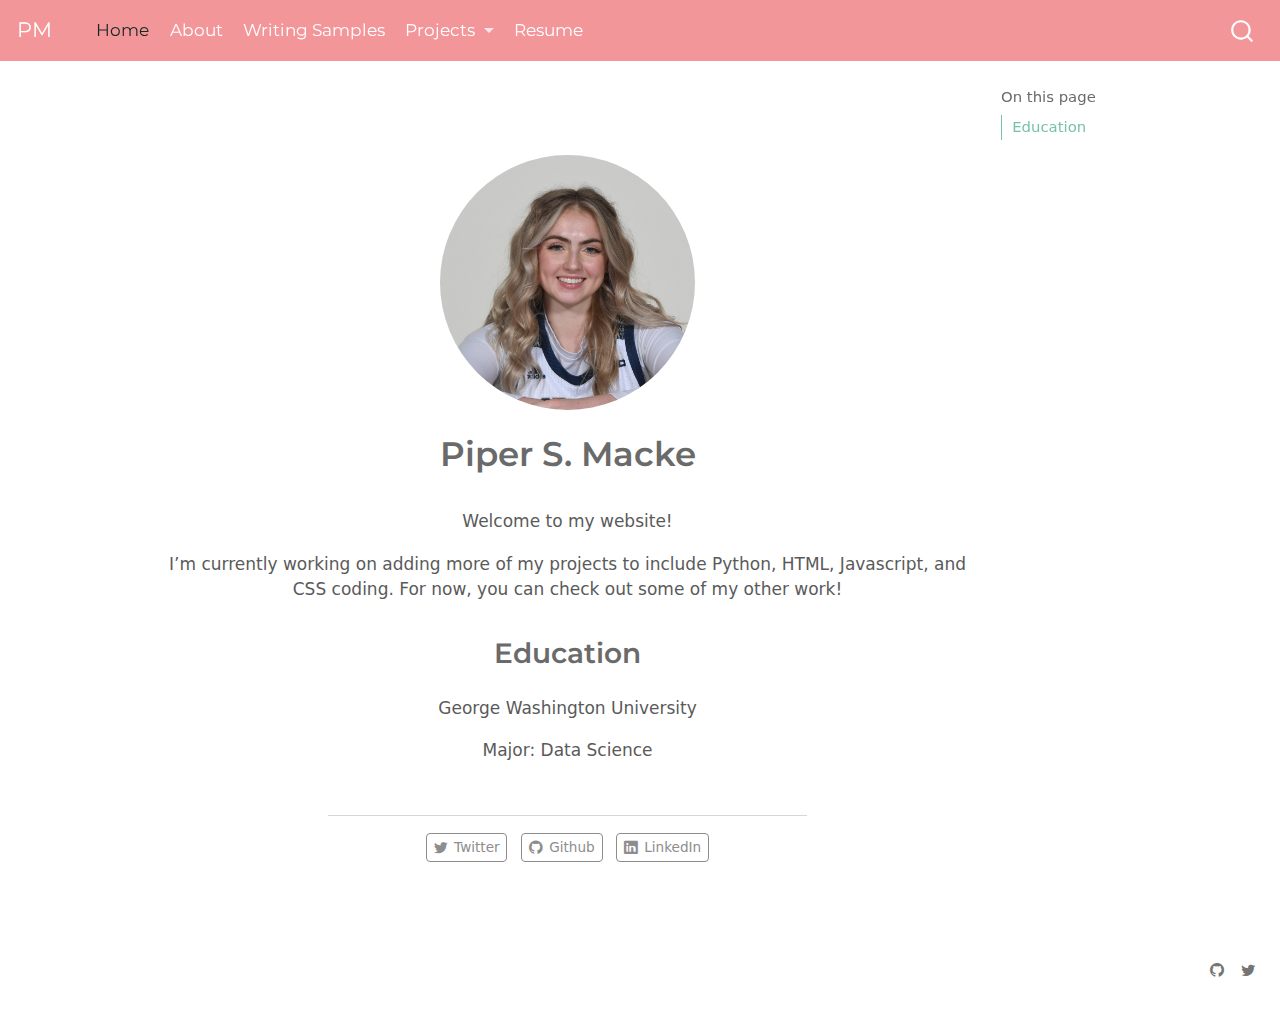
==== docs/index.html @ 2c0d4d7f "updating" ====
<!DOCTYPE html>
<html xmlns="http://www.w3.org/1999/xhtml" lang="en" xml:lang="en"><head>

<meta charset="utf-8">
<meta name="generator" content="quarto-1.3.433">

<meta name="viewport" content="width=device-width, initial-scale=1.0, user-scalable=yes">


<title>PM - Piper S. Macke</title>
<style>
code{white-space: pre-wrap;}
span.smallcaps{font-variant: small-caps;}
div.columns{display: flex; gap: min(4vw, 1.5em);}
div.column{flex: auto; overflow-x: auto;}
div.hanging-indent{margin-left: 1.5em; text-indent: -1.5em;}
ul.task-list{list-style: none;}
ul.task-list li input[type="checkbox"] {
  width: 0.8em;
  margin: 0 0.8em 0.2em -1em; /* quarto-specific, see https://github.com/quarto-dev/quarto-cli/issues/4556 */ 
  vertical-align: middle;
}
</style>


<script src="site_libs/quarto-nav/quarto-nav.js"></script>
<script src="site_libs/quarto-nav/headroom.min.js"></script>
<script src="site_libs/clipboard/clipboard.min.js"></script>
<script src="site_libs/quarto-search/autocomplete.umd.js"></script>
<script src="site_libs/quarto-search/fuse.min.js"></script>
<script src="site_libs/quarto-search/quarto-search.js"></script>
<meta name="quarto:offset" content="./">
<script src="site_libs/quarto-html/quarto.js"></script>
<script src="site_libs/quarto-html/popper.min.js"></script>
<script src="site_libs/quarto-html/tippy.umd.min.js"></script>
<link href="site_libs/quarto-html/tippy.css" rel="stylesheet">
<link href="site_libs/quarto-html/quarto-syntax-highlighting.css" rel="stylesheet" id="quarto-text-highlighting-styles">
<script src="site_libs/bootstrap/bootstrap.min.js"></script>
<link href="site_libs/bootstrap/bootstrap-icons.css" rel="stylesheet">
<link href="site_libs/bootstrap/bootstrap.min.css" rel="stylesheet" id="quarto-bootstrap" data-mode="light">
<script id="quarto-search-options" type="application/json">{
  "location": "navbar",
  "copy-button": false,
  "collapse-after": 3,
  "panel-placement": "end",
  "type": "overlay",
  "limit": 20,
  "language": {
    "search-no-results-text": "No results",
    "search-matching-documents-text": "matching documents",
    "search-copy-link-title": "Copy link to search",
    "search-hide-matches-text": "Hide additional matches",
    "search-more-match-text": "more match in this document",
    "search-more-matches-text": "more matches in this document",
    "search-clear-button-title": "Clear",
    "search-detached-cancel-button-title": "Cancel",
    "search-submit-button-title": "Submit",
    "search-label": "Search"
  }
}</script>


<link rel="stylesheet" href="styles.css">
</head>

<body class="nav-fixed">

<div id="quarto-search-results"></div>
  <header id="quarto-header" class="headroom fixed-top">
    <nav class="navbar navbar-expand-lg navbar-dark ">
      <div class="navbar-container container-fluid">
      <div class="navbar-brand-container">
    <a class="navbar-brand" href="./index.html">
    <span class="navbar-title">PM</span>
    </a>
  </div>
            <div id="quarto-search" class="" title="Search"></div>
          <button class="navbar-toggler" type="button" data-bs-toggle="collapse" data-bs-target="#navbarCollapse" aria-controls="navbarCollapse" aria-expanded="false" aria-label="Toggle navigation" onclick="if (window.quartoToggleHeadroom) { window.quartoToggleHeadroom(); }">
  <span class="navbar-toggler-icon"></span>
</button>
          <div class="collapse navbar-collapse" id="navbarCollapse">
            <ul class="navbar-nav navbar-nav-scroll me-auto">
  <li class="nav-item">
    <a class="nav-link active" href="./index.html" rel="" target="" aria-current="page">
 <span class="menu-text">Home</span></a>
  </li>  
  <li class="nav-item">
    <a class="nav-link" href="./about.html" rel="" target="">
 <span class="menu-text">About</span></a>
  </li>  
  <li class="nav-item">
    <a class="nav-link" href="./portfolio.html" rel="" target="">
 <span class="menu-text">Writing Samples</span></a>
  </li>  
  <li class="nav-item dropdown ">
    <a class="nav-link dropdown-toggle" href="#" id="nav-menu-projects" role="button" data-bs-toggle="dropdown" aria-expanded="false" rel="" target="">
 <span class="menu-text">Projects</span>
    </a>
    <ul class="dropdown-menu" aria-labelledby="nav-menu-projects">    
        <li>
    <a class="dropdown-item" href="./VA_analysis.html" rel="" target="">
 <span class="dropdown-text">Virginia Voters Analysis</span></a>
  </li>  
        <li>
    <a class="dropdown-item" href="./graph desription.html" rel="" target="">
 <span class="dropdown-text">Dear Data</span></a>
  </li>  
        <li>
    <a class="dropdown-item" href="./mappingcopy.html" rel="" target="">
 <span class="dropdown-text">Choropleth Mapping</span></a>
  </li>  
    </ul>
  </li>
  <li class="nav-item">
    <a class="nav-link" href="./July_updated PM_res.pdf" rel="" target="">
 <span class="menu-text">Resume</span></a>
  </li>  
</ul>
            <div class="quarto-navbar-tools ms-auto">
</div>
          </div> <!-- /navcollapse -->
      </div> <!-- /container-fluid -->
    </nav>
</header>
<!-- content -->
<div id="quarto-content" class="quarto-container page-columns page-rows-contents page-layout-article page-navbar">
<!-- sidebar -->
<!-- margin-sidebar -->
    <div id="quarto-margin-sidebar" class="sidebar margin-sidebar">
        <nav id="TOC" role="doc-toc" class="toc-active">
    <h2 id="toc-title">On this page</h2>
  <ul>
  <li><a href="#education" id="toc-education" class="nav-link active" data-scroll-target="#education">Education</a></li>
  </ul>
</nav>
    </div>
<!-- main -->
<div class="quarto-about-jolla">
  <img src="cropped headshot.jpg" class="about-image
  round " style="height: 15em; width: 15em;">
 <header id="title-block-header" class="quarto-title-block default">
<div class="quarto-title">
<h1 class="title">Piper S. Macke</h1>
</div>
<div class="quarto-title-meta">
  </div>
</header><main class="content" id="quarto-document-content">

<p>Welcome to my website!</p>
<p>I’m currently working on adding more of my projects to include Python, HTML, Javascript, and CSS coding. For now, you can check out some of my other work!</p>
<section id="education" class="level2">
<h2 data-anchor-id="education">Education</h2>
<p>George Washington University</p>
<p>Major: Data Science</p>


</section>
</main> 
  <hr class="about-sep">
   <div class="about-links">
  <a href="https://twitter.com/pipermacke" class="about-link" rel="" target="">
    <i class="bi bi-twitter"></i>
     <span class="about-link-text">Twitter</span>
  </a>
  <a href="https://github.com/pipermacke" class="about-link" rel="" target="">
    <i class="bi bi-github"></i>
     <span class="about-link-text">Github</span>
  </a>
  <a href="https://linkedin.com/in/pipermacke" class="about-link" rel="" target="">
    <i class="bi bi-linkedin"></i>
     <span class="about-link-text">LinkedIn</span>
  </a>
</div>
</div>
 <!-- /main -->
<script id="quarto-html-after-body" type="application/javascript">
window.document.addEventListener("DOMContentLoaded", function (event) {
  const toggleBodyColorMode = (bsSheetEl) => {
    const mode = bsSheetEl.getAttribute("data-mode");
    const bodyEl = window.document.querySelector("body");
    if (mode === "dark") {
      bodyEl.classList.add("quarto-dark");
      bodyEl.classList.remove("quarto-light");
    } else {
      bodyEl.classList.add("quarto-light");
      bodyEl.classList.remove("quarto-dark");
    }
  }
  const toggleBodyColorPrimary = () => {
    const bsSheetEl = window.document.querySelector("link#quarto-bootstrap");
    if (bsSheetEl) {
      toggleBodyColorMode(bsSheetEl);
    }
  }
  toggleBodyColorPrimary();  
  const isCodeAnnotation = (el) => {
    for (const clz of el.classList) {
      if (clz.startsWith('code-annotation-')) {                     
        return true;
      }
    }
    return false;
  }
  const clipboard = new window.ClipboardJS('.code-copy-button', {
    text: function(trigger) {
      const codeEl = trigger.previousElementSibling.cloneNode(true);
      for (const childEl of codeEl.children) {
        if (isCodeAnnotation(childEl)) {
          childEl.remove();
        }
      }
      return codeEl.innerText;
    }
  });
  clipboard.on('success', function(e) {
    // button target
    const button = e.trigger;
    // don't keep focus
    button.blur();
    // flash "checked"
    button.classList.add('code-copy-button-checked');
    var currentTitle = button.getAttribute("title");
    button.setAttribute("title", "Copied!");
    let tooltip;
    if (window.bootstrap) {
      button.setAttribute("data-bs-toggle", "tooltip");
      button.setAttribute("data-bs-placement", "left");
      button.setAttribute("data-bs-title", "Copied!");
      tooltip = new bootstrap.Tooltip(button, 
        { trigger: "manual", 
          customClass: "code-copy-button-tooltip",
          offset: [0, -8]});
      tooltip.show();    
    }
    setTimeout(function() {
      if (tooltip) {
        tooltip.hide();
        button.removeAttribute("data-bs-title");
        button.removeAttribute("data-bs-toggle");
        button.removeAttribute("data-bs-placement");
      }
      button.setAttribute("title", currentTitle);
      button.classList.remove('code-copy-button-checked');
    }, 1000);
    // clear code selection
    e.clearSelection();
  });
  function tippyHover(el, contentFn) {
    const config = {
      allowHTML: true,
      content: contentFn,
      maxWidth: 500,
      delay: 100,
      arrow: false,
      appendTo: function(el) {
          return el.parentElement;
      },
      interactive: true,
      interactiveBorder: 10,
      theme: 'quarto',
      placement: 'bottom-start'
    };
    window.tippy(el, config); 
  }
  const noterefs = window.document.querySelectorAll('a[role="doc-noteref"]');
  for (var i=0; i<noterefs.length; i++) {
    const ref = noterefs[i];
    tippyHover(ref, function() {
      // use id or data attribute instead here
      let href = ref.getAttribute('data-footnote-href') || ref.getAttribute('href');
      try { href = new URL(href).hash; } catch {}
      const id = href.replace(/^#\/?/, "");
      const note = window.document.getElementById(id);
      return note.innerHTML;
    });
  }
      let selectedAnnoteEl;
      const selectorForAnnotation = ( cell, annotation) => {
        let cellAttr = 'data-code-cell="' + cell + '"';
        let lineAttr = 'data-code-annotation="' +  annotation + '"';
        const selector = 'span[' + cellAttr + '][' + lineAttr + ']';
        return selector;
      }
      const selectCodeLines = (annoteEl) => {
        const doc = window.document;
        const targetCell = annoteEl.getAttribute("data-target-cell");
        const targetAnnotation = annoteEl.getAttribute("data-target-annotation");
        const annoteSpan = window.document.querySelector(selectorForAnnotation(targetCell, targetAnnotation));
        const lines = annoteSpan.getAttribute("data-code-lines").split(",");
        const lineIds = lines.map((line) => {
          return targetCell + "-" + line;
        })
        let top = null;
        let height = null;
        let parent = null;
        if (lineIds.length > 0) {
            //compute the position of the single el (top and bottom and make a div)
            const el = window.document.getElementById(lineIds[0]);
            top = el.offsetTop;
            height = el.offsetHeight;
            parent = el.parentElement.parentElement;
          if (lineIds.length > 1) {
            const lastEl = window.document.getElementById(lineIds[lineIds.length - 1]);
            const bottom = lastEl.offsetTop + lastEl.offsetHeight;
            height = bottom - top;
          }
          if (top !== null && height !== null && parent !== null) {
            // cook up a div (if necessary) and position it 
            let div = window.document.getElementById("code-annotation-line-highlight");
            if (div === null) {
              div = window.document.createElement("div");
              div.setAttribute("id", "code-annotation-line-highlight");
              div.style.position = 'absolute';
              parent.appendChild(div);
            }
            div.style.top = top - 2 + "px";
            div.style.height = height + 4 + "px";
            let gutterDiv = window.document.getElementById("code-annotation-line-highlight-gutter");
            if (gutterDiv === null) {
              gutterDiv = window.document.createElement("div");
              gutterDiv.setAttribute("id", "code-annotation-line-highlight-gutter");
              gutterDiv.style.position = 'absolute';
              const codeCell = window.document.getElementById(targetCell);
              const gutter = codeCell.querySelector('.code-annotation-gutter');
              gutter.appendChild(gutterDiv);
            }
            gutterDiv.style.top = top - 2 + "px";
            gutterDiv.style.height = height + 4 + "px";
          }
          selectedAnnoteEl = annoteEl;
        }
      };
      const unselectCodeLines = () => {
        const elementsIds = ["code-annotation-line-highlight", "code-annotation-line-highlight-gutter"];
        elementsIds.forEach((elId) => {
          const div = window.document.getElementById(elId);
          if (div) {
            div.remove();
          }
        });
        selectedAnnoteEl = undefined;
      };
      // Attach click handler to the DT
      const annoteDls = window.document.querySelectorAll('dt[data-target-cell]');
      for (const annoteDlNode of annoteDls) {
        annoteDlNode.addEventListener('click', (event) => {
          const clickedEl = event.target;
          if (clickedEl !== selectedAnnoteEl) {
            unselectCodeLines();
            const activeEl = window.document.querySelector('dt[data-target-cell].code-annotation-active');
            if (activeEl) {
              activeEl.classList.remove('code-annotation-active');
            }
            selectCodeLines(clickedEl);
            clickedEl.classList.add('code-annotation-active');
          } else {
            // Unselect the line
            unselectCodeLines();
            clickedEl.classList.remove('code-annotation-active');
          }
        });
      }
  const findCites = (el) => {
    const parentEl = el.parentElement;
    if (parentEl) {
      const cites = parentEl.dataset.cites;
      if (cites) {
        return {
          el,
          cites: cites.split(' ')
        };
      } else {
        return findCites(el.parentElement)
      }
    } else {
      return undefined;
    }
  };
  var bibliorefs = window.document.querySelectorAll('a[role="doc-biblioref"]');
  for (var i=0; i<bibliorefs.length; i++) {
    const ref = bibliorefs[i];
    const citeInfo = findCites(ref);
    if (citeInfo) {
      tippyHover(citeInfo.el, function() {
        var popup = window.document.createElement('div');
        citeInfo.cites.forEach(function(cite) {
          var citeDiv = window.document.createElement('div');
          citeDiv.classList.add('hanging-indent');
          citeDiv.classList.add('csl-entry');
          var biblioDiv = window.document.getElementById('ref-' + cite);
          if (biblioDiv) {
            citeDiv.innerHTML = biblioDiv.innerHTML;
          }
          popup.appendChild(citeDiv);
        });
        return popup.innerHTML;
      });
    }
  }
});
</script>
</div> <!-- /content -->
<footer class="footer">
  <div class="nav-footer">
    <div class="nav-footer-left">
      &nbsp;
    </div>   
    <div class="nav-footer-center">
      &nbsp;
    </div>
    <div class="nav-footer-right">
      <ul class="footer-items list-unstyled">
    <li class="nav-item compact">
    <a class="nav-link" href="https://github.com/pipermacke">
      <i class="bi bi-github" role="img">
</i> 
    </a>
  </li>  
    <li class="nav-item compact">
    <a class="nav-link" href="https://twitter.com/pipermacke">
      <i class="bi bi-twitter" role="img">
</i> 
    </a>
  </li>  
</ul>
    </div>
  </div>
</footer>



</body></html>
---- docs/site_libs/quarto-html/tippy.css ----
.tippy-box[data-animation=fade][data-state=hidden]{opacity:0}[data-tippy-root]{max-width:calc(100vw - 10px)}.tippy-box{position:relative;background-color:#333;color:#fff;border-radius:4px;font-size:14px;line-height:1.4;white-space:normal;outline:0;transition-property:transform,visibility,opacity}.tippy-box[data-placement^=top]>.tippy-arrow{bottom:0}.tippy-box[data-placement^=top]>.tippy-arrow:before{bottom:-7px;left:0;border-width:8px 8px 0;border-top-color:initial;transform-origin:center top}.tippy-box[data-placement^=bottom]>.tippy-arrow{top:0}.tippy-box[data-placement^=bottom]>.tippy-arrow:before{top:-7px;left:0;border-width:0 8px 8px;border-bottom-color:initial;transform-origin:center bottom}.tippy-box[data-placement^=left]>.tippy-arrow{right:0}.tippy-box[data-placement^=left]>.tippy-arrow:before{border-width:8px 0 8px 8px;border-left-color:initial;right:-7px;transform-origin:center left}.tippy-box[data-placement^=right]>.tippy-arrow{left:0}.tippy-box[data-placement^=right]>.tippy-arrow:before{left:-7px;border-width:8px 8px 8px 0;border-right-color:initial;transform-origin:center right}.tippy-box[data-inertia][data-state=visible]{transition-timing-function:cubic-bezier(.54,1.5,.38,1.11)}.tippy-arrow{width:16px;height:16px;color:#333}.tippy-arrow:before{content:"";position:absolute;border-color:transparent;border-style:solid}.tippy-content{position:relative;padding:5px 9px;z-index:1}
---- docs/site_libs/quarto-html/quarto-syntax-highlighting.css ----
/* quarto syntax highlight colors */
:root {
  --quarto-hl-ot-color: #003B4F;
  --quarto-hl-at-color: #657422;
  --quarto-hl-ss-color: #20794D;
  --quarto-hl-an-color: #5E5E5E;
  --quarto-hl-fu-color: #4758AB;
  --quarto-hl-st-color: #20794D;
  --quarto-hl-cf-color: #003B4F;
  --quarto-hl-op-color: #5E5E5E;
  --quarto-hl-er-color: #AD0000;
  --quarto-hl-bn-color: #AD0000;
  --quarto-hl-al-color: #AD0000;
  --quarto-hl-va-color: #111111;
  --quarto-hl-bu-color: inherit;
  --quarto-hl-ex-color: inherit;
  --quarto-hl-pp-color: #AD0000;
  --quarto-hl-in-color: #5E5E5E;
  --quarto-hl-vs-color: #20794D;
  --quarto-hl-wa-color: #5E5E5E;
  --quarto-hl-do-color: #5E5E5E;
  --quarto-hl-im-color: #00769E;
  --quarto-hl-ch-color: #20794D;
  --quarto-hl-dt-color: #AD0000;
  --quarto-hl-fl-color: #AD0000;
  --quarto-hl-co-color: #5E5E5E;
  --quarto-hl-cv-color: #5E5E5E;
  --quarto-hl-cn-color: #8f5902;
  --quarto-hl-sc-color: #5E5E5E;
  --quarto-hl-dv-color: #AD0000;
  --quarto-hl-kw-color: #003B4F;
}

/* other quarto variables */
:root {
  --quarto-font-monospace: SFMono-Regular, Menlo, Monaco, Consolas, "Liberation Mono", "Courier New", monospace;
}

pre > code.sourceCode > span {
  color: #003B4F;
}

code span {
  color: #003B4F;
}

code.sourceCode > span {
  color: #003B4F;
}

div.sourceCode,
div.sourceCode pre.sourceCode {
  color: #003B4F;
}

code span.ot {
  color: #003B4F;
  font-style: inherit;
}

code span.at {
  color: #657422;
  font-style: inherit;
}

code span.ss {
  color: #20794D;
  font-style: inherit;
}

code span.an {
  color: #5E5E5E;
  font-style: inherit;
}

code span.fu {
  color: #4758AB;
  font-style: inherit;
}

code span.st {
  color: #20794D;
  font-style: inherit;
}

code span.cf {
  color: #003B4F;
  font-style: inherit;
}

code span.op {
  color: #5E5E5E;
  font-style: inherit;
}

code span.er {
  color: #AD0000;
  font-style: inherit;
}

code span.bn {
  color: #AD0000;
  font-style: inherit;
}

code span.al {
  color: #AD0000;
  font-style: inherit;
}

code span.va {
  color: #111111;
  font-style: inherit;
}

code span.bu {
  font-style: inherit;
}

code span.ex {
  font-style: inherit;
}

code span.pp {
  color: #AD0000;
  font-style: inherit;
}

code span.in {
  color: #5E5E5E;
  font-style: inherit;
}

code span.vs {
  color: #20794D;
  font-style: inherit;
}

code span.wa {
  color: #5E5E5E;
  font-style: italic;
}

code span.do {
  color: #5E5E5E;
  font-style: italic;
}

code span.im {
  color: #00769E;
  font-style: inherit;
}

code span.ch {
  color: #20794D;
  font-style: inherit;
}

code span.dt {
  color: #AD0000;
  font-style: inherit;
}

code span.fl {
  color: #AD0000;
  font-style: inherit;
}

code span.co {
  color: #5E5E5E;
  font-style: inherit;
}

code span.cv {
  color: #5E5E5E;
  font-style: italic;
}

code span.cn {
  color: #8f5902;
  font-style: inherit;
}

code span.sc {
  color: #5E5E5E;
  font-style: inherit;
}

code span.dv {
  color: #AD0000;
  font-style: inherit;
}

code span.kw {
  color: #003B4F;
  font-style: inherit;
}

.prevent-inlining {
  content: "</";
}

/*# sourceMappingURL=debc5d5d77c3f9108843748ff7464032.css.map */
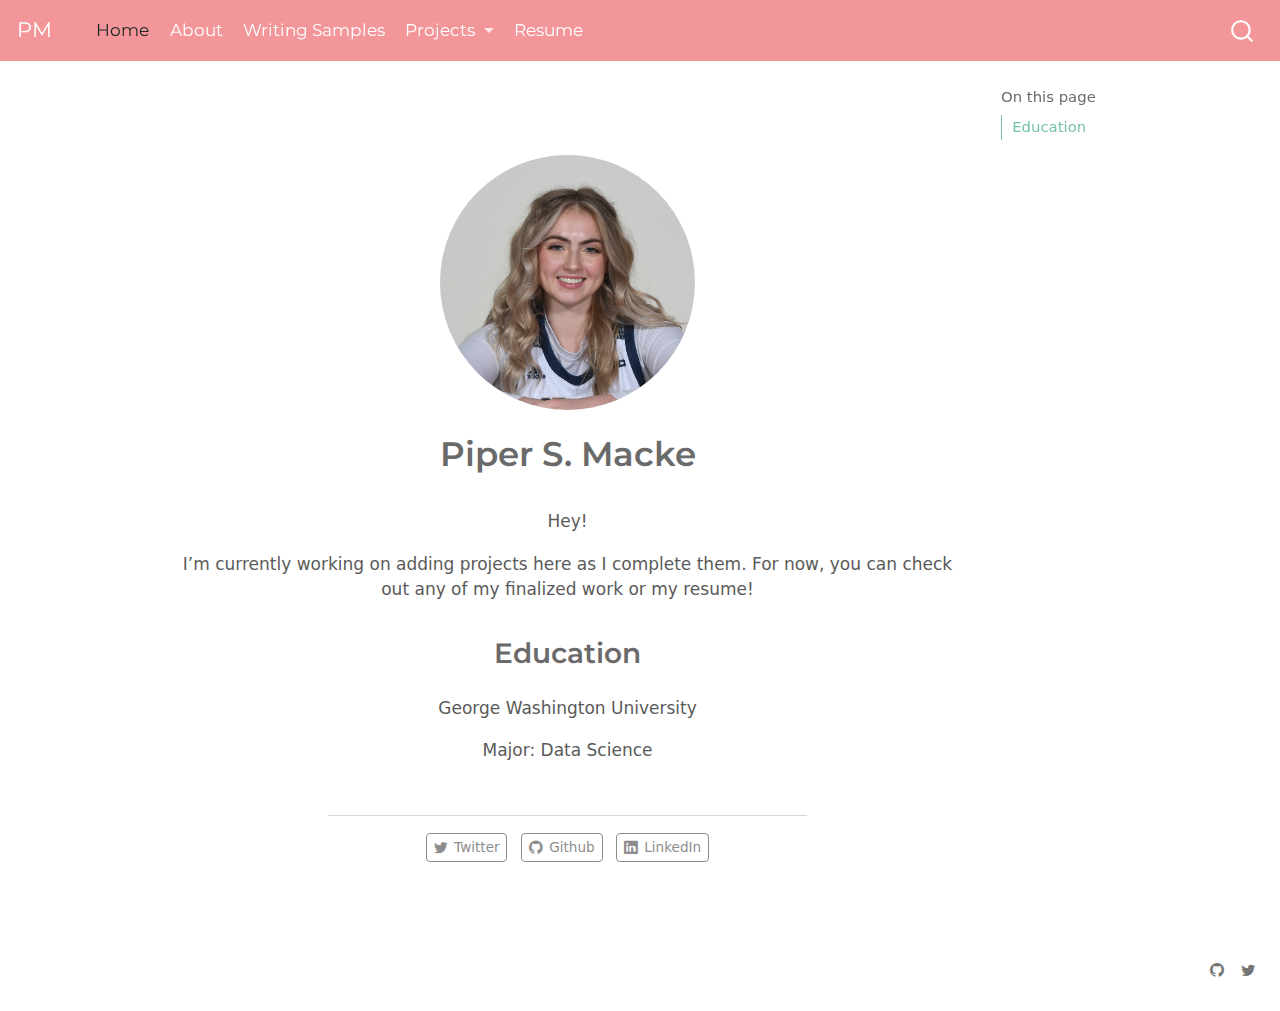
==== commit 310e1288: "updating resume" ====
--- a/docs/index.html
+++ b/docs/index.html
@@ -2,7 +2,7 @@
 <html xmlns="http://www.w3.org/1999/xhtml" lang="en" xml:lang="en"><head>
 
 <meta charset="utf-8">
-<meta name="generator" content="quarto-1.3.433">
+<meta name="generator" content="quarto-1.3.450">
 
 <meta name="viewport" content="width=device-width, initial-scale=1.0, user-scalable=yes">
 
@@ -109,10 +109,14 @@
     <a class="dropdown-item" href="./mappingcopy.html" rel="" target="">
  <span class="dropdown-text">Choropleth Mapping</span></a>
   </li>  
+        <li>
+    <a class="dropdown-item" href="https://pipermacke.github.io/Will-my-sister-go-D1-RStudio-proj/" rel="" target="">
+ <span class="dropdown-text">Will my sister go D1?</span></a>
+  </li>  
     </ul>
   </li>
   <li class="nav-item">
-    <a class="nav-link" href="./July_updated PM_res.pdf" rel="" target="">
+    <a class="nav-link" href="./resume_jan2024.pdf" rel="" target="">
  <span class="menu-text">Resume</span></a>
   </li>  
 </ul>
@@ -146,8 +150,8 @@
   </div>
 </header><main class="content" id="quarto-document-content">
 
-<p>Welcome to my website!</p>
-<p>I’m currently working on adding more of my projects to include Python, HTML, Javascript, and CSS coding. For now, you can check out some of my other work!</p>
+<p>Hey!</p>
+<p>I’m currently working on adding projects here as I complete them. For now, you can check out any of my finalized work or my resume!</p>
 <section id="education" class="level2">
 <h2 data-anchor-id="education">Education</h2>
 <p>George Washington University</p>
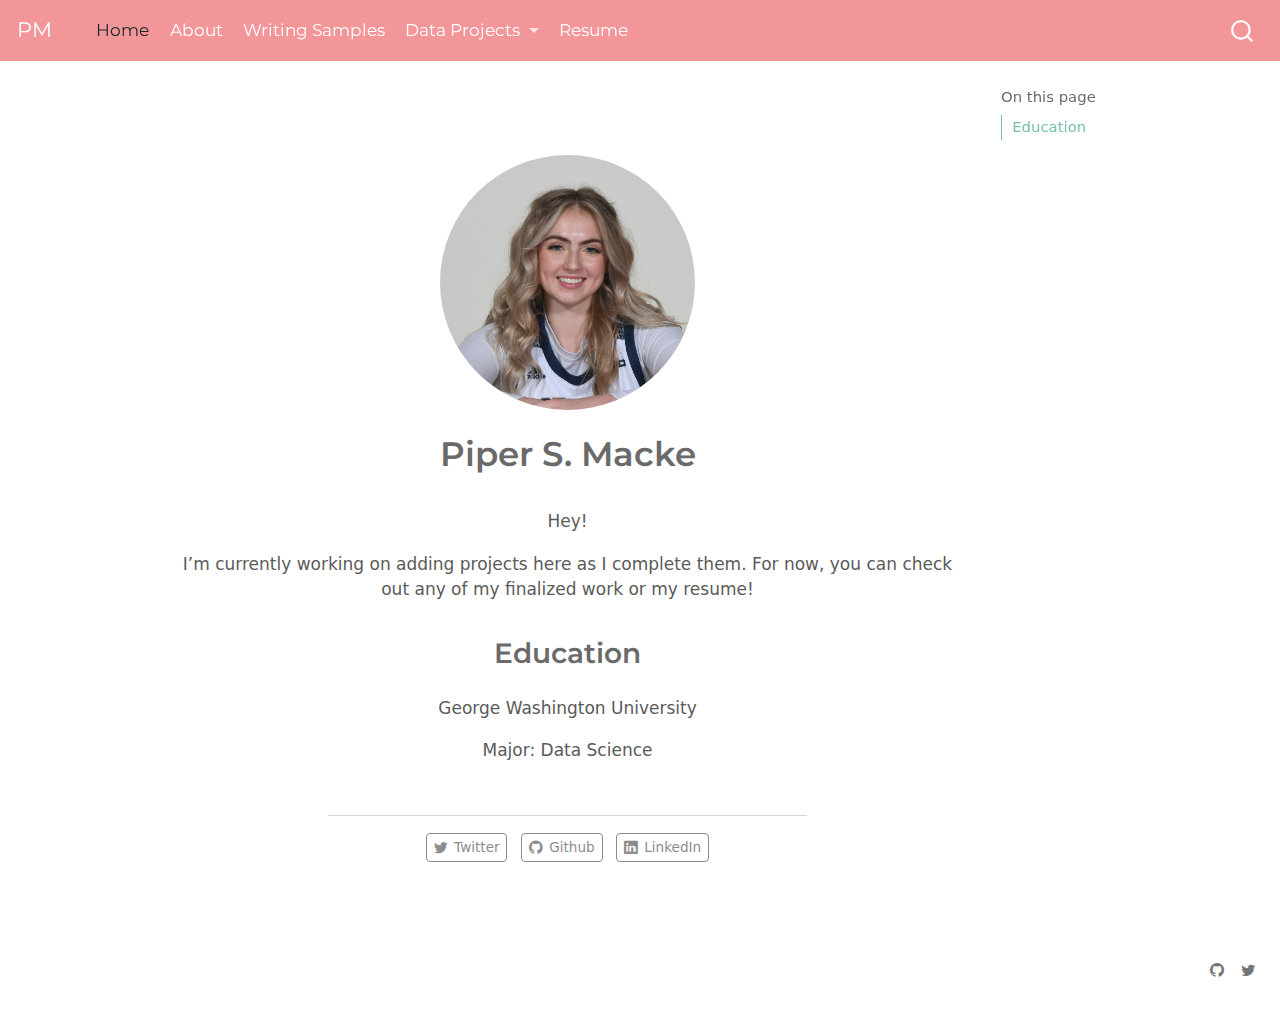
==== commit 74ec2b5a: "added project completion dates" ====
--- a/docs/index.html
+++ b/docs/index.html
@@ -93,10 +93,10 @@
  <span class="menu-text">Writing Samples</span></a>
   </li>  
   <li class="nav-item dropdown ">
-    <a class="nav-link dropdown-toggle" href="#" id="nav-menu-projects" role="button" data-bs-toggle="dropdown" aria-expanded="false" rel="" target="">
- <span class="menu-text">Projects</span>
+    <a class="nav-link dropdown-toggle" href="#" id="nav-menu-data-projects" role="button" data-bs-toggle="dropdown" aria-expanded="false" rel="" target="">
+ <span class="menu-text">Data Projects</span>
     </a>
-    <ul class="dropdown-menu" aria-labelledby="nav-menu-projects">    
+    <ul class="dropdown-menu" aria-labelledby="nav-menu-data-projects">    
         <li>
     <a class="dropdown-item" href="./VA_analysis.html" rel="" target="">
  <span class="dropdown-text">Virginia Voters Analysis</span></a>
@@ -116,7 +116,7 @@
     </ul>
   </li>
   <li class="nav-item">
-    <a class="nav-link" href="./resume_jan2024.pdf" rel="" target="">
+    <a class="nav-link" href="./updated_1_12_2024.pdf" rel="" target="">
  <span class="menu-text">Resume</span></a>
   </li>  
 </ul>
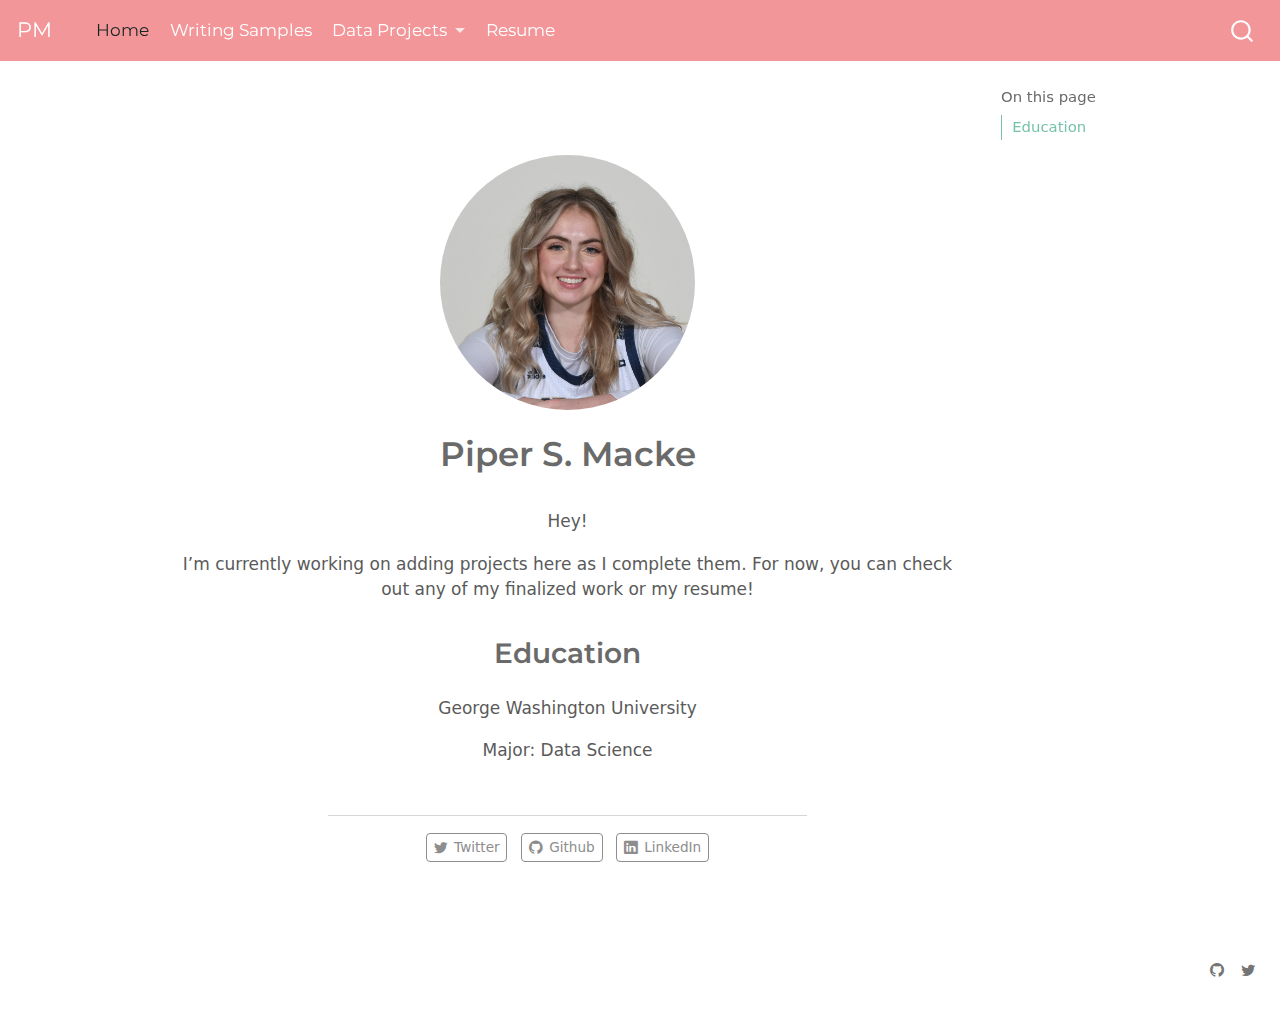
==== commit 23fb8e14: "getting rid of about section" ====
--- a/docs/index.html
+++ b/docs/index.html
@@ -83,10 +83,6 @@
   <li class="nav-item">
     <a class="nav-link active" href="./index.html" rel="" target="" aria-current="page">
  <span class="menu-text">Home</span></a>
-  </li>  
-  <li class="nav-item">
-    <a class="nav-link" href="./about.html" rel="" target="">
- <span class="menu-text">About</span></a>
   </li>  
   <li class="nav-item">
     <a class="nav-link" href="./portfolio.html" rel="" target="">
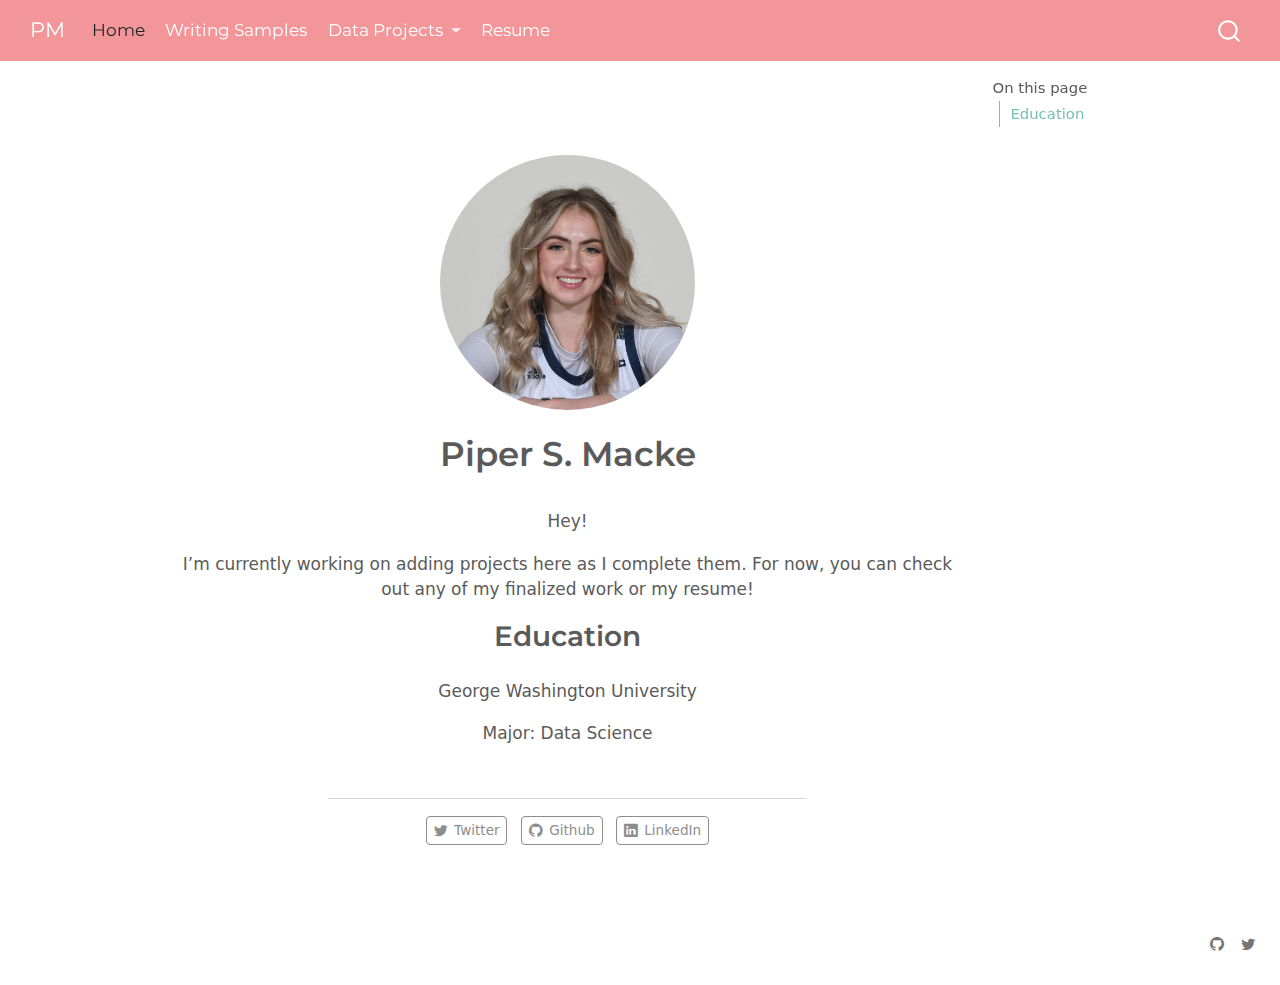
==== commit 165baf0d: "updating portfolio" ====
--- a/docs/index.html
+++ b/docs/index.html
@@ -2,7 +2,7 @@
 <html xmlns="http://www.w3.org/1999/xhtml" lang="en" xml:lang="en"><head>
 
 <meta charset="utf-8">
-<meta name="generator" content="quarto-1.3.450">
+<meta name="generator" content="quarto-1.4.550">
 
 <meta name="viewport" content="width=device-width, initial-scale=1.0, user-scalable=yes">
 
@@ -44,7 +44,12 @@
   "collapse-after": 3,
   "panel-placement": "end",
   "type": "overlay",
-  "limit": 20,
+  "limit": 50,
+  "keyboard-shortcut": [
+    "f",
+    "/",
+    "s"
+  ],
   "language": {
     "search-no-results-text": "No results",
     "search-matching-documents-text": "matching documents",
@@ -53,6 +58,7 @@
     "search-more-match-text": "more match in this document",
     "search-more-matches-text": "more matches in this document",
     "search-clear-button-title": "Clear",
+    "search-text-placeholder": "",
     "search-detached-cancel-button-title": "Cancel",
     "search-submit-button-title": "Submit",
     "search-label": "Search"
@@ -67,9 +73,9 @@
 
 <div id="quarto-search-results"></div>
   <header id="quarto-header" class="headroom fixed-top">
-    <nav class="navbar navbar-expand-lg navbar-dark ">
+    <nav class="navbar navbar-expand-lg " data-bs-theme="dark">
       <div class="navbar-container container-fluid">
-      <div class="navbar-brand-container">
+      <div class="navbar-brand-container mx-auto">
     <a class="navbar-brand" href="./index.html">
     <span class="navbar-title">PM</span>
     </a>
@@ -81,44 +87,48 @@
           <div class="collapse navbar-collapse" id="navbarCollapse">
             <ul class="navbar-nav navbar-nav-scroll me-auto">
   <li class="nav-item">
-    <a class="nav-link active" href="./index.html" rel="" target="" aria-current="page">
- <span class="menu-text">Home</span></a>
+    <a class="nav-link active" href="./index.html" aria-current="page"> 
+<span class="menu-text">Home</span></a>
   </li>  
   <li class="nav-item">
-    <a class="nav-link" href="./portfolio.html" rel="" target="">
- <span class="menu-text">Writing Samples</span></a>
+    <a class="nav-link" href="./portfolio.html"> 
+<span class="menu-text">Writing Samples</span></a>
   </li>  
   <li class="nav-item dropdown ">
-    <a class="nav-link dropdown-toggle" href="#" id="nav-menu-data-projects" role="button" data-bs-toggle="dropdown" aria-expanded="false" rel="" target="">
+    <a class="nav-link dropdown-toggle" href="#" id="nav-menu-data-projects" role="button" data-bs-toggle="dropdown" aria-expanded="false">
  <span class="menu-text">Data Projects</span>
     </a>
     <ul class="dropdown-menu" aria-labelledby="nav-menu-data-projects">    
         <li>
-    <a class="dropdown-item" href="./VA_analysis.html" rel="" target="">
+    <a class="dropdown-item" href="./VA_analysis.html">
  <span class="dropdown-text">Virginia Voters Analysis</span></a>
   </li>  
         <li>
-    <a class="dropdown-item" href="./graph desription.html" rel="" target="">
+    <a class="dropdown-item" href="./graph desription.html">
  <span class="dropdown-text">Dear Data</span></a>
   </li>  
         <li>
-    <a class="dropdown-item" href="./mappingcopy.html" rel="" target="">
+    <a class="dropdown-item" href="./mappingcopy.html">
  <span class="dropdown-text">Choropleth Mapping</span></a>
   </li>  
         <li>
-    <a class="dropdown-item" href="https://pipermacke.github.io/Will-my-sister-go-D1-RStudio-proj/" rel="" target="">
+    <a class="dropdown-item" href="https://pipermacke.github.io/Will-my-sister-go-D1-RStudio-proj/">
  <span class="dropdown-text">Will my sister go D1?</span></a>
+  </li>  
+        <li>
+    <a class="dropdown-item" href="./politics_in_crime.pdf">
+ <span class="dropdown-text">Politics in Crime</span></a>
   </li>  
     </ul>
   </li>
   <li class="nav-item">
-    <a class="nav-link" href="./updated_1_12_2024.pdf" rel="" target="">
- <span class="menu-text">Resume</span></a>
+    <a class="nav-link" href="./macke_resume.pdf"> 
+<span class="menu-text">Resume</span></a>
   </li>  
 </ul>
-            <div class="quarto-navbar-tools ms-auto">
+          </div> <!-- /navcollapse -->
+          <div class="quarto-navbar-tools">
 </div>
-          </div> <!-- /navcollapse -->
       </div> <!-- /container-fluid -->
     </nav>
 </header>
@@ -135,7 +145,7 @@
 </nav>
     </div>
 <!-- main -->
-<div class="quarto-about-jolla">
+<div class="quarto-about-jolla content">
   <img src="cropped headshot.jpg" class="about-image
   round " style="height: 15em; width: 15em;">
  <header id="title-block-header" class="quarto-title-block default">
@@ -245,10 +255,9 @@
     // clear code selection
     e.clearSelection();
   });
-  function tippyHover(el, contentFn) {
+  function tippyHover(el, contentFn, onTriggerFn, onUntriggerFn) {
     const config = {
       allowHTML: true,
-      content: contentFn,
       maxWidth: 500,
       delay: 100,
       arrow: false,
@@ -258,8 +267,17 @@
       interactive: true,
       interactiveBorder: 10,
       theme: 'quarto',
-      placement: 'bottom-start'
+      placement: 'bottom-start',
     };
+    if (contentFn) {
+      config.content = contentFn;
+    }
+    if (onTriggerFn) {
+      config.onTrigger = onTriggerFn;
+    }
+    if (onUntriggerFn) {
+      config.onUntrigger = onUntriggerFn;
+    }
     window.tippy(el, config); 
   }
   const noterefs = window.document.querySelectorAll('a[role="doc-noteref"]');
@@ -272,6 +290,125 @@
       const id = href.replace(/^#\/?/, "");
       const note = window.document.getElementById(id);
       return note.innerHTML;
+    });
+  }
+  const xrefs = window.document.querySelectorAll('a.quarto-xref');
+  const processXRef = (id, note) => {
+    // Strip column container classes
+    const stripColumnClz = (el) => {
+      el.classList.remove("page-full", "page-columns");
+      if (el.children) {
+        for (const child of el.children) {
+          stripColumnClz(child);
+        }
+      }
+    }
+    stripColumnClz(note)
+    if (id === null || id.startsWith('sec-')) {
+      // Special case sections, only their first couple elements
+      const container = document.createElement("div");
+      if (note.children && note.children.length > 2) {
+        container.appendChild(note.children[0].cloneNode(true));
+        for (let i = 1; i < note.children.length; i++) {
+          const child = note.children[i];
+          if (child.tagName === "P" && child.innerText === "") {
+            continue;
+          } else {
+            container.appendChild(child.cloneNode(true));
+            break;
+          }
+        }
+        if (window.Quarto?.typesetMath) {
+          window.Quarto.typesetMath(container);
+        }
+        return container.innerHTML
+      } else {
+        if (window.Quarto?.typesetMath) {
+          window.Quarto.typesetMath(note);
+        }
+        return note.innerHTML;
+      }
+    } else {
+      // Remove any anchor links if they are present
+      const anchorLink = note.querySelector('a.anchorjs-link');
+      if (anchorLink) {
+        anchorLink.remove();
+      }
+      if (window.Quarto?.typesetMath) {
+        window.Quarto.typesetMath(note);
+      }
+      // TODO in 1.5, we should make sure this works without a callout special case
+      if (note.classList.contains("callout")) {
+        return note.outerHTML;
+      } else {
+        return note.innerHTML;
+      }
+    }
+  }
+  for (var i=0; i<xrefs.length; i++) {
+    const xref = xrefs[i];
+    tippyHover(xref, undefined, function(instance) {
+      instance.disable();
+      let url = xref.getAttribute('href');
+      let hash = undefined; 
+      if (url.startsWith('#')) {
+        hash = url;
+      } else {
+        try { hash = new URL(url).hash; } catch {}
+      }
+      if (hash) {
+        const id = hash.replace(/^#\/?/, "");
+        const note = window.document.getElementById(id);
+        if (note !== null) {
+          try {
+            const html = processXRef(id, note.cloneNode(true));
+            instance.setContent(html);
+          } finally {
+            instance.enable();
+            instance.show();
+          }
+        } else {
+          // See if we can fetch this
+          fetch(url.split('#')[0])
+          .then(res => res.text())
+          .then(html => {
+            const parser = new DOMParser();
+            const htmlDoc = parser.parseFromString(html, "text/html");
+            const note = htmlDoc.getElementById(id);
+            if (note !== null) {
+              const html = processXRef(id, note);
+              instance.setContent(html);
+            } 
+          }).finally(() => {
+            instance.enable();
+            instance.show();
+          });
+        }
+      } else {
+        // See if we can fetch a full url (with no hash to target)
+        // This is a special case and we should probably do some content thinning / targeting
+        fetch(url)
+        .then(res => res.text())
+        .then(html => {
+          const parser = new DOMParser();
+          const htmlDoc = parser.parseFromString(html, "text/html");
+          const note = htmlDoc.querySelector('main.content');
+          if (note !== null) {
+            // This should only happen for chapter cross references
+            // (since there is no id in the URL)
+            // remove the first header
+            if (note.children.length > 0 && note.children[0].tagName === "HEADER") {
+              note.children[0].remove();
+            }
+            const html = processXRef(null, note);
+            instance.setContent(html);
+          } 
+        }).finally(() => {
+          instance.enable();
+          instance.show();
+        });
+      }
+    }, function(instance) {
     });
   }
       let selectedAnnoteEl;
@@ -315,6 +452,7 @@
             }
             div.style.top = top - 2 + "px";
             div.style.height = height + 4 + "px";
+            div.style.left = 0;
             let gutterDiv = window.document.getElementById("code-annotation-line-highlight-gutter");
             if (gutterDiv === null) {
               gutterDiv = window.document.createElement("div");
@@ -340,6 +478,32 @@
         });
         selectedAnnoteEl = undefined;
       };
+        // Handle positioning of the toggle
+    window.addEventListener(
+      "resize",
+      throttle(() => {
+        elRect = undefined;
+        if (selectedAnnoteEl) {
+          selectCodeLines(selectedAnnoteEl);
+        }
+      }, 10)
+    );
+    function throttle(fn, ms) {
+    let throttle = false;
+    let timer;
+      return (...args) => {
+        if(!throttle) { // first call gets through
+            fn.apply(this, args);
+            throttle = true;
+        } else { // all the others get throttled
+            if(timer) clearTimeout(timer); // cancel #2
+            timer = setTimeout(() => {
+              fn.apply(this, args);
+              timer = throttle = false;
+            }, ms);
+        }
+      };
+    }
       // Attach click handler to the DT
       const annoteDls = window.document.querySelectorAll('dt[data-target-cell]');
       for (const annoteDlNode of annoteDls) {
@@ -429,4 +593,5 @@
 
 
 
+
 </body></html>